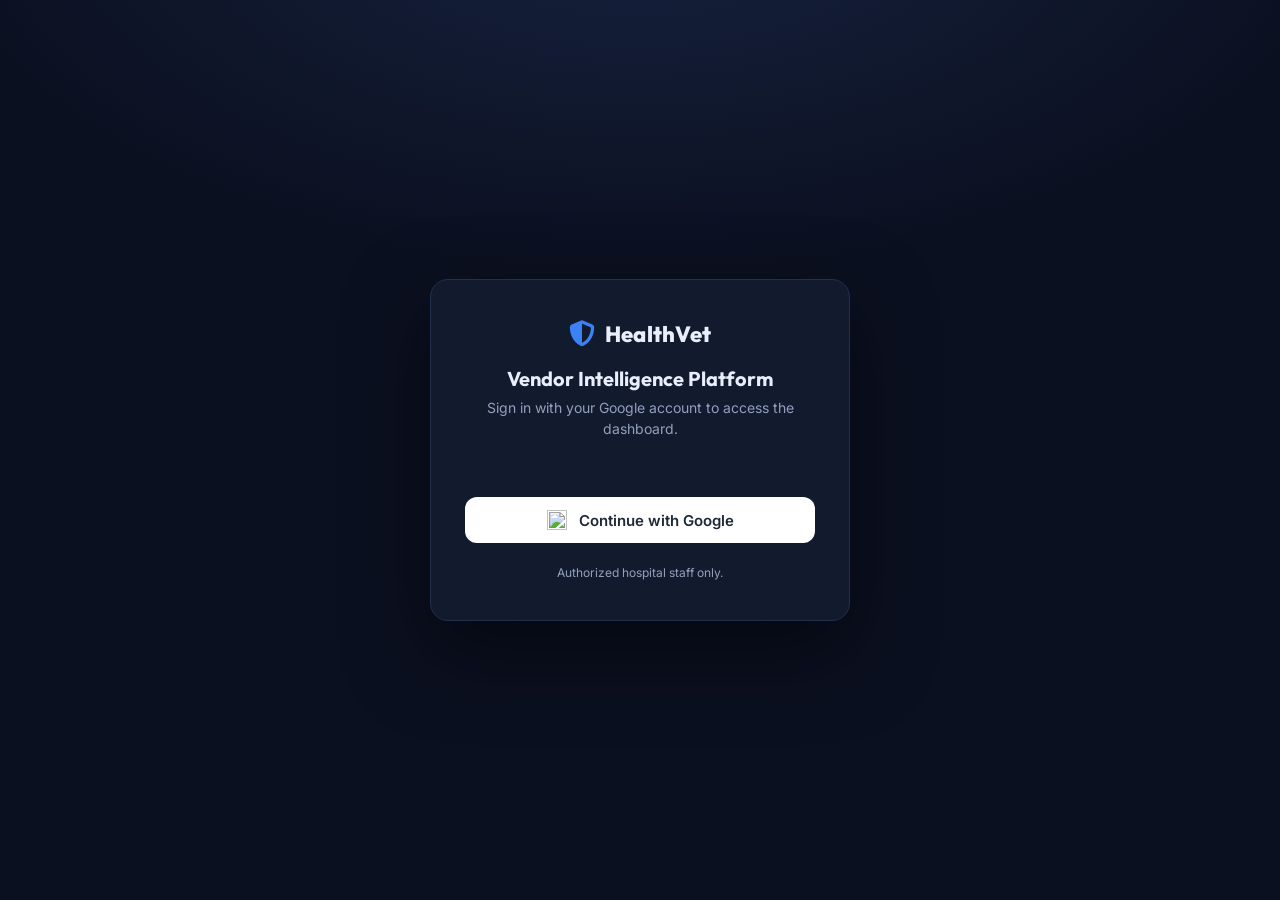
==== web/login.html @ 8999dfba "Integrate Google login + 10-min quantification questionnaire into web app Backend (web_server.py): -" ====
<!DOCTYPE html>
<html lang="en">
<head>
    <meta charset="UTF-8">
    <meta name="viewport" content="width=device-width, initial-scale=1.0">
    <title>Sign in — HealthVet</title>
    <link rel="preconnect" href="https://fonts.googleapis.com">
    <link href="https://fonts.googleapis.com/css2?family=Inter:wght@400;500;600;700&family=Outfit:wght@600;700;800&display=swap" rel="stylesheet">
    <link rel="stylesheet" href="https://cdnjs.cloudflare.com/ajax/libs/font-awesome/6.4.0/css/all.min.css">
    <style>
        :root { --bg:#0b1020; --panel:#121a2e; --line:#22304d; --txt:#e8eefc; --muted:#92a0bd; --accent:#3b82f6; }
        * { box-sizing: border-box; }
        body { margin:0; min-height:100vh; display:grid; place-items:center; font-family:Inter,system-ui,sans-serif;
               background: radial-gradient(1200px 600px at 50% -10%, #16223f 0%, var(--bg) 60%); color:var(--txt); }
        .card { width:min(92vw,420px); background:var(--panel); border:1px solid var(--line); border-radius:18px;
                padding:40px 34px; box-shadow:0 30px 80px rgba(0,0,0,.5); text-align:center; }
        .brand { display:flex; align-items:center; justify-content:center; gap:10px; margin-bottom:18px; }
        .brand i { color:var(--accent); font-size:26px; }
        .brand span { font-family:Outfit,sans-serif; font-weight:800; font-size:22px; letter-spacing:.3px; }
        h1 { font-family:Outfit,sans-serif; font-size:20px; margin:6px 0 6px; }
        p { color:var(--muted); font-size:14px; margin:0 0 26px; line-height:1.5; }
        .gbtn { display:inline-flex; align-items:center; gap:12px; width:100%; justify-content:center;
                background:#fff; color:#1f2937; border:none; border-radius:12px; padding:13px 18px; font-size:15px;
                font-weight:600; cursor:pointer; text-decoration:none; transition:transform .08s ease, box-shadow .2s; }
        .gbtn:hover { transform:translateY(-1px); box-shadow:0 10px 30px rgba(0,0,0,.35); }
        .gicon { width:20px; height:20px; }
        .foot { margin-top:22px; color:var(--muted); font-size:12px; }
        .err { color:#fca5a5; font-size:13px; margin-bottom:14px; min-height:18px; }
    </style>
</head>
<body>
    <div class="card">
        <div class="brand"><i class="fa-solid fa-shield-halved"></i><span>HealthVet</span></div>
        <h1>Vendor Intelligence Platform</h1>
        <p>Sign in with your Google account to access the dashboard.</p>
        <div class="err" id="err"></div>
        <a class="gbtn" id="google-btn" href="#">
            <img class="gicon" alt="" src="https://www.gstatic.com/firebasejs/ui/2.0.0/images/auth/google.svg">
            Continue with Google
        </a>
        <div class="foot">Authorized hospital staff only.</div>
    </div>

    <script src="env.js"></script>
    <script>
        // Wire the Google button to the backend OAuth start endpoint.
        const base = window.API_BASE || "";
        document.getElementById('google-btn').href = base + "/auth/google";
        // Surface any ?error=... from a failed callback redirect.
        const err = new URLSearchParams(location.search).get('error');
        if (err) document.getElementById('err').textContent = decodeURIComponent(err);
        // If already signed in, bounce to the app.
        fetch(base + "/api/me", { credentials: "include" })
            .then(r => r.json())
            .then(me => { if (me.authenticated) location.href = "index.html"; })
            .catch(() => {});
    </script>
</body>
</html>
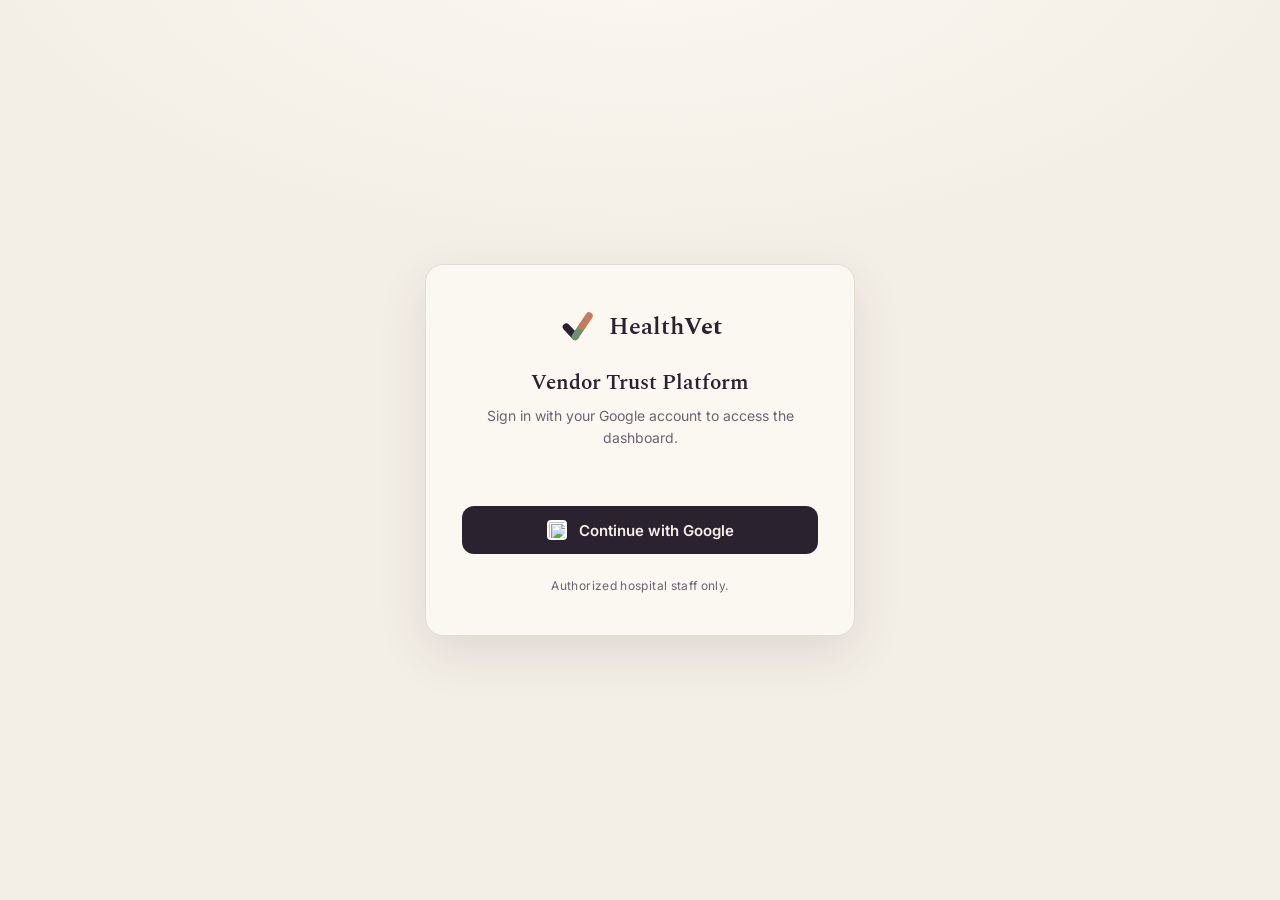
==== commit 6c188a90: "Apothecary rebrand (in-place) + security headers - apothecary.css: token override re-skins the whole" ====
--- a/web/login.html
+++ b/web/login.html
@@ -3,35 +3,42 @@
 <head>
     <meta charset="UTF-8">
     <meta name="viewport" content="width=device-width, initial-scale=1.0">
-    <title>Sign in — HealthVet</title>
+    <title>Sign in HealthVet</title>
     <link rel="preconnect" href="https://fonts.googleapis.com">
-    <link href="https://fonts.googleapis.com/css2?family=Inter:wght@400;500;600;700&family=Outfit:wght@600;700;800&display=swap" rel="stylesheet">
-    <link rel="stylesheet" href="https://cdnjs.cloudflare.com/ajax/libs/font-awesome/6.4.0/css/all.min.css">
+    <link rel="preconnect" href="https://fonts.gstatic.com" crossorigin>
+    <link href="https://fonts.googleapis.com/css2?family=Spectral:wght@400;500;600;700&family=Inter:wght@400;500;600&display=swap" rel="stylesheet">
     <style>
-        :root { --bg:#0b1020; --panel:#121a2e; --line:#22304d; --txt:#e8eefc; --muted:#92a0bd; --accent:#3b82f6; }
+        :root { --bone:#F4EFE6; --paper:#FBF8F2; --line:#E3DCCF; --ink:#2B2230; --muted:#6B6470; --sage:#6E8F6B; --terra:#C77B57; --aub:#5A4A63; }
         * { box-sizing: border-box; }
         body { margin:0; min-height:100vh; display:grid; place-items:center; font-family:Inter,system-ui,sans-serif;
-               background: radial-gradient(1200px 600px at 50% -10%, #16223f 0%, var(--bg) 60%); color:var(--txt); }
-        .card { width:min(92vw,420px); background:var(--panel); border:1px solid var(--line); border-radius:18px;
-                padding:40px 34px; box-shadow:0 30px 80px rgba(0,0,0,.5); text-align:center; }
-        .brand { display:flex; align-items:center; justify-content:center; gap:10px; margin-bottom:18px; }
-        .brand i { color:var(--accent); font-size:26px; }
-        .brand span { font-family:Outfit,sans-serif; font-weight:800; font-size:22px; letter-spacing:.3px; }
-        h1 { font-family:Outfit,sans-serif; font-size:20px; margin:6px 0 6px; }
-        p { color:var(--muted); font-size:14px; margin:0 0 26px; line-height:1.5; }
+               background: radial-gradient(1100px 520px at 50% -8%, #FBF8F2 0%, var(--bone) 60%); color:var(--ink); }
+        .card { width:min(92vw,430px); background:var(--paper); border:1px solid var(--line); border-radius:18px;
+                padding:42px 36px; box-shadow:0 18px 50px rgba(43,34,48,.10); text-align:center; }
+        .brand { display:flex; align-items:center; justify-content:center; gap:11px; margin-bottom:20px; }
+        .brand .wm { font-family:'Spectral',serif; font-weight:600; font-size:24px; }
+        .brand .wm b { font-weight:700; }
+        h1 { font-family:'Spectral',serif; font-weight:600; font-size:21px; margin:6px 0 6px; }
+        p { color:var(--muted); font-size:14px; margin:0 0 26px; line-height:1.55; }
         .gbtn { display:inline-flex; align-items:center; gap:12px; width:100%; justify-content:center;
-                background:#fff; color:#1f2937; border:none; border-radius:12px; padding:13px 18px; font-size:15px;
-                font-weight:600; cursor:pointer; text-decoration:none; transition:transform .08s ease, box-shadow .2s; }
-        .gbtn:hover { transform:translateY(-1px); box-shadow:0 10px 30px rgba(0,0,0,.35); }
-        .gicon { width:20px; height:20px; }
-        .foot { margin-top:22px; color:var(--muted); font-size:12px; }
-        .err { color:#fca5a5; font-size:13px; margin-bottom:14px; min-height:18px; }
+                background:var(--ink); color:var(--bone); border:none; border-radius:12px; padding:14px 18px; font-size:15px;
+                font-weight:600; cursor:pointer; text-decoration:none; transition:transform .08s ease, box-shadow .2s; font-family:Inter,sans-serif; }
+        .gbtn:hover { transform:translateY(-1px); box-shadow:0 12px 30px rgba(43,34,48,.22); }
+        .gicon { width:20px; height:20px; background:#fff; border-radius:4px; padding:2px; }
+        .foot { margin-top:24px; color:var(--muted); font-size:12px; letter-spacing:.03em; }
+        .err { color:#A9472F; font-size:13px; margin-bottom:14px; min-height:18px; }
     </style>
 </head>
 <body>
     <div class="card">
-        <div class="brand"><i class="fa-solid fa-shield-halved"></i><span>HealthVet</span></div>
-        <h1>Vendor Intelligence Platform</h1>
+        <div class="brand">
+            <svg width="40" height="40" viewBox="0 0 72 72" fill="none" aria-label="HealthVet">
+              <line x1="15" y1="36" x2="31" y2="53" stroke="#2B2230" stroke-width="13" stroke-linecap="round"/>
+              <line x1="31" y1="53" x2="43.5" y2="34.5" stroke="#6E8F6B" stroke-width="13" stroke-linecap="round"/>
+              <line x1="43.5" y1="34.5" x2="56" y2="16" stroke="#C77B57" stroke-width="13" stroke-linecap="round"/>
+            </svg>
+            <span class="wm">Health<b>Vet</b></span>
+        </div>
+        <h1>Vendor Trust Platform</h1>
         <p>Sign in with your Google account to access the dashboard.</p>
         <div class="err" id="err"></div>
         <a class="gbtn" id="google-btn" href="#">
@@ -43,13 +50,10 @@
 
     <script src="env.js"></script>
     <script>
-        // Wire the Google button to the backend OAuth start endpoint.
         const base = window.API_BASE || "";
         document.getElementById('google-btn').href = base + "/auth/google";
-        // Surface any ?error=... from a failed callback redirect.
         const err = new URLSearchParams(location.search).get('error');
         if (err) document.getElementById('err').textContent = decodeURIComponent(err);
-        // If already signed in, bounce to the app.
         fetch(base + "/api/me", { credentials: "include" })
             .then(r => r.json())
             .then(me => { if (me.authenticated) location.href = "index.html"; })
